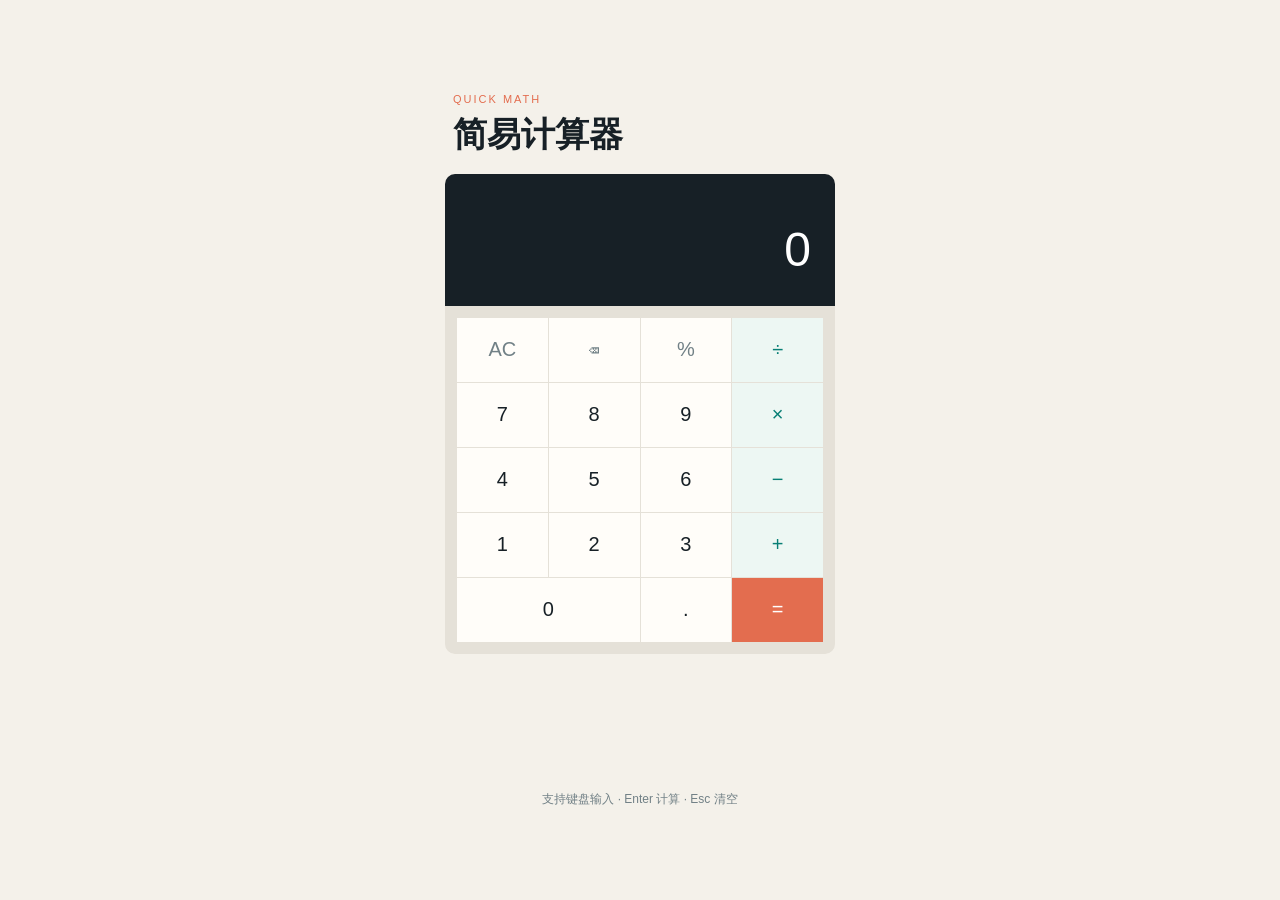
==== index.html @ 3a17604f "Add calculator page" ====
<!doctype html>
<html lang="zh-CN">
  <head>
    <meta charset="UTF-8" />
    <meta name="viewport" content="width=device-width, initial-scale=1.0" />
    <meta name="description" content="一个简洁、易用的在线计算器" />
    <title>简易计算器</title>
    <style>
      :root { color-scheme: light; --ink: #172026; --muted: #718086; --paper: #f4f1ea; --panel: #fffdf9; --line: #e5e1d8; --teal: #087f75; --coral: #e36d4f; }
      * { box-sizing: border-box; }
      body { margin: 0; min-width: 320px; min-height: 100vh; color: var(--ink); font-family: Arial, sans-serif; background: #f4f1ea; }
      .page-shell { display: grid; min-height: 100vh; place-items: center; padding: 32px 20px; }
      .calculator { width: min(100%, 390px); }
      .calculator-heading { margin: 0 0 16px 8px; }
      .eyebrow { margin: 0 0 7px; color: var(--coral); font-size: 11px; letter-spacing: 2px; }
      h1 { margin: 0; font-size: 34px; }
      .display { min-height: 132px; padding: 22px 24px; overflow: hidden; text-align: right; border-radius: 10px 10px 0 0; background: var(--ink); }
      .expression { height: 26px; overflow: hidden; color: #9caeae; font-size: 15px; white-space: nowrap; text-overflow: ellipsis; }
      .result { overflow: hidden; color: white; font-size: 48px; white-space: nowrap; text-overflow: ellipsis; }
      .keypad { display: grid; grid-template-columns: repeat(4, 1fr); gap: 1px; padding: 12px; border-radius: 0 0 10px 10px; background: var(--line); }
      .key { min-height: 64px; border: 0; color: var(--ink); background: var(--panel); font-size: 20px; cursor: pointer; }
      .key:hover { background: #f1eee7; } .key-muted { color: var(--muted); } .key-operator { color: var(--teal); background: #edf7f3; } .key-equals { color: white; background: var(--coral); } .key-zero { grid-column: span 2; }
      .hint { margin: 16px 0 0; color: var(--muted); font-size: 12px; text-align: center; }
      @media (max-width: 420px) { .page-shell { padding: 24px 14px; } .key { min-height: 58px; } }
    </style>
  </head>
  <body>
    <main class="page-shell">
      <section class="calculator" aria-label="在线计算器">
        <div class="calculator-heading">
          <p class="eyebrow">QUICK MATH</p>
          <h1>简易计算器</h1>
        </div>

        <div class="display" aria-live="polite">
          <div class="expression" id="expression">&nbsp;</div>
          <div class="result" id="result">0</div>
        </div>

        <div class="keypad">
          <button class="key key-muted" data-action="clear" type="button">AC</button>
          <button class="key key-muted" data-action="backspace" type="button" aria-label="删除一位">⌫</button>
          <button class="key key-muted" data-action="percent" type="button">%</button>
          <button class="key key-operator" data-value="/" type="button" aria-label="除">÷</button>

          <button class="key" data-value="7" type="button">7</button>
          <button class="key" data-value="8" type="button">8</button>
          <button class="key" data-value="9" type="button">9</button>
          <button class="key key-operator" data-value="*" type="button" aria-label="乘">×</button>

          <button class="key" data-value="4" type="button">4</button>
          <button class="key" data-value="5" type="button">5</button>
          <button class="key" data-value="6" type="button">6</button>
          <button class="key key-operator" data-value="-" type="button">−</button>

          <button class="key" data-value="1" type="button">1</button>
          <button class="key" data-value="2" type="button">2</button>
          <button class="key" data-value="3" type="button">3</button>
          <button class="key key-operator" data-value="+" type="button">+</button>

          <button class="key key-zero" data-value="0" type="button">0</button>
          <button class="key" data-value="." type="button">.</button>
          <button class="key key-equals" data-action="equals" type="button">=</button>
        </div>
      </section>
      <p class="hint">支持键盘输入 · Enter 计算 · Esc 清空</p>
    </main>
    <script>
      const expressionElement = document.querySelector('#expression');
      const resultElement = document.querySelector('#result');
      let currentInput = '0';
      let storedExpression = '';
      let justCalculated = false;

      function render() { expressionElement.textContent = storedExpression || '\u00a0'; resultElement.textContent = currentInput; }
      function appendValue(value) {
        if (justCalculated && /[0-9.]/.test(value)) { currentInput = '0'; storedExpression = ''; justCalculated = false; }
        if (/[+\-*/]/.test(value)) {
          if (storedExpression && /[+\-*/] $/.test(storedExpression)) storedExpression = storedExpression.slice(0, -2) + `${value} `;
          else { storedExpression += `${currentInput} ${value} `; currentInput = '0'; }
        } else if (value === '.') { if (!currentInput.includes('.')) currentInput += '.'; }
        else currentInput = currentInput === '0' ? value : currentInput + value;
        render();
      }
      function calculate() {
        const fullExpression = `${storedExpression}${currentInput}`;
        if (!/[+\-*/]/.test(fullExpression)) return;
        try { const result = Function(`"use strict"; return (${fullExpression})`)(); if (!Number.isFinite(result)) throw new Error(); storedExpression = `${fullExpression} =`; currentInput = String(Number(result.toFixed(10))); }
        catch { storedExpression = ''; currentInput = '错误'; }
        justCalculated = true; render();
      }
      function clear() { currentInput = '0'; storedExpression = ''; justCalculated = false; render(); }
      function backspace() { currentInput = currentInput.length > 1 ? currentInput.slice(0, -1) : '0'; render(); }
      document.querySelector('.keypad').addEventListener('click', (event) => {
        const button = event.target.closest('button'); if (!button) return;
        const { action, value } = button.dataset;
        if (action === 'clear') clear(); else if (action === 'backspace') backspace(); else if (action === 'percent') { currentInput = String(Number(currentInput) / 100); render(); } else if (action === 'equals') calculate(); else appendValue(value);
      });
      document.addEventListener('keydown', (event) => { if (/^[0-9.]$/.test(event.key) || /^[+\-*/]$/.test(event.key)) appendValue(event.key); else if (event.key === 'Enter' || event.key === '=') calculate(); else if (event.key === 'Escape') clear(); else if (event.key === 'Backspace') backspace(); });
      render();
    </script>
  </body>
</html>
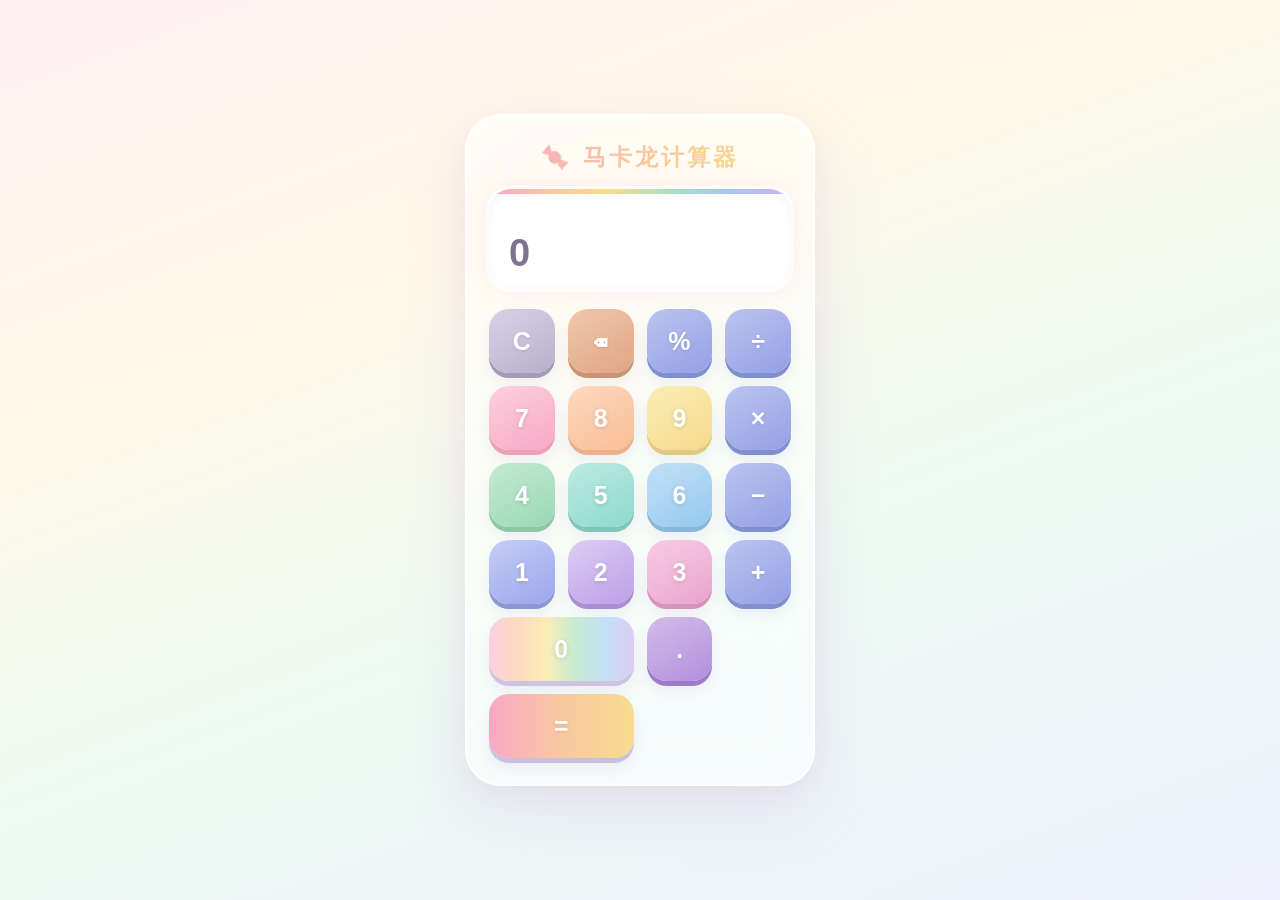
==== commit 2447b77c: "Add index.html (converted from Caculator) for Vercel deployment" ====
--- a/index.html
+++ b/index.html
@@ -1,103 +1,537 @@
-<!doctype html>
+<!-- Converted from repository file 'Caculator' to index.html for Vercel deployment
+     Original file included some local git notes and demo URLs.
+     Source: https://github.com/2140839500-eng/-hub/blob/main/Caculator
+-->
+<!DOCTYPE html>
 <html lang="zh-CN">
-  <head>
-    <meta charset="UTF-8" />
-    <meta name="viewport" content="width=device-width, initial-scale=1.0" />
-    <meta name="description" content="一个简洁、易用的在线计算器" />
-    <title>简易计算器</title>
-    <style>
-      :root { color-scheme: light; --ink: #172026; --muted: #718086; --paper: #f4f1ea; --panel: #fffdf9; --line: #e5e1d8; --teal: #087f75; --coral: #e36d4f; }
-      * { box-sizing: border-box; }
-      body { margin: 0; min-width: 320px; min-height: 100vh; color: var(--ink); font-family: Arial, sans-serif; background: #f4f1ea; }
-      .page-shell { display: grid; min-height: 100vh; place-items: center; padding: 32px 20px; }
-      .calculator { width: min(100%, 390px); }
-      .calculator-heading { margin: 0 0 16px 8px; }
-      .eyebrow { margin: 0 0 7px; color: var(--coral); font-size: 11px; letter-spacing: 2px; }
-      h1 { margin: 0; font-size: 34px; }
-      .display { min-height: 132px; padding: 22px 24px; overflow: hidden; text-align: right; border-radius: 10px 10px 0 0; background: var(--ink); }
-      .expression { height: 26px; overflow: hidden; color: #9caeae; font-size: 15px; white-space: nowrap; text-overflow: ellipsis; }
-      .result { overflow: hidden; color: white; font-size: 48px; white-space: nowrap; text-overflow: ellipsis; }
-      .keypad { display: grid; grid-template-columns: repeat(4, 1fr); gap: 1px; padding: 12px; border-radius: 0 0 10px 10px; background: var(--line); }
-      .key { min-height: 64px; border: 0; color: var(--ink); background: var(--panel); font-size: 20px; cursor: pointer; }
-      .key:hover { background: #f1eee7; } .key-muted { color: var(--muted); } .key-operator { color: var(--teal); background: #edf7f3; } .key-equals { color: white; background: var(--coral); } .key-zero { grid-column: span 2; }
-      .hint { margin: 16px 0 0; color: var(--muted); font-size: 12px; text-align: center; }
-      @media (max-width: 420px) { .page-shell { padding: 24px 14px; } .key { min-height: 58px; } }
-    </style>
-  </head>
-  <body>
-    <main class="page-shell">
-      <section class="calculator" aria-label="在线计算器">
-        <div class="calculator-heading">
-          <p class="eyebrow">QUICK MATH</p>
-          <h1>简易计算器</h1>
-        </div>
-
-        <div class="display" aria-live="polite">
-          <div class="expression" id="expression">&nbsp;</div>
-          <div class="result" id="result">0</div>
-        </div>
-
-        <div class="keypad">
-          <button class="key key-muted" data-action="clear" type="button">AC</button>
-          <button class="key key-muted" data-action="backspace" type="button" aria-label="删除一位">⌫</button>
-          <button class="key key-muted" data-action="percent" type="button">%</button>
-          <button class="key key-operator" data-value="/" type="button" aria-label="除">÷</button>
-
-          <button class="key" data-value="7" type="button">7</button>
-          <button class="key" data-value="8" type="button">8</button>
-          <button class="key" data-value="9" type="button">9</button>
-          <button class="key key-operator" data-value="*" type="button" aria-label="乘">×</button>
-
-          <button class="key" data-value="4" type="button">4</button>
-          <button class="key" data-value="5" type="button">5</button>
-          <button class="key" data-value="6" type="button">6</button>
-          <button class="key key-operator" data-value="-" type="button">−</button>
-
-          <button class="key" data-value="1" type="button">1</button>
-          <button class="key" data-value="2" type="button">2</button>
-          <button class="key" data-value="3" type="button">3</button>
-          <button class="key key-operator" data-value="+" type="button">+</button>
-
-          <button class="key key-zero" data-value="0" type="button">0</button>
-          <button class="key" data-value="." type="button">.</button>
-          <button class="key key-equals" data-action="equals" type="button">=</button>
-        </div>
-      </section>
-      <p class="hint">支持键盘输入 · Enter 计算 · Esc 清空</p>
-    </main>
-    <script>
-      const expressionElement = document.querySelector('#expression');
-      const resultElement = document.querySelector('#result');
-      let currentInput = '0';
-      let storedExpression = '';
-      let justCalculated = false;
-
-      function render() { expressionElement.textContent = storedExpression || '\u00a0'; resultElement.textContent = currentInput; }
-      function appendValue(value) {
-        if (justCalculated && /[0-9.]/.test(value)) { currentInput = '0'; storedExpression = ''; justCalculated = false; }
-        if (/[+\-*/]/.test(value)) {
-          if (storedExpression && /[+\-*/] $/.test(storedExpression)) storedExpression = storedExpression.slice(0, -2) + `${value} `;
-          else { storedExpression += `${currentInput} ${value} `; currentInput = '0'; }
-        } else if (value === '.') { if (!currentInput.includes('.')) currentInput += '.'; }
-        else currentInput = currentInput === '0' ? value : currentInput + value;
-        render();
-      }
-      function calculate() {
-        const fullExpression = `${storedExpression}${currentInput}`;
-        if (!/[+\-*/]/.test(fullExpression)) return;
-        try { const result = Function(`"use strict"; return (${fullExpression})`)(); if (!Number.isFinite(result)) throw new Error(); storedExpression = `${fullExpression} =`; currentInput = String(Number(result.toFixed(10))); }
-        catch { storedExpression = ''; currentInput = '错误'; }
-        justCalculated = true; render();
-      }
-      function clear() { currentInput = '0'; storedExpression = ''; justCalculated = false; render(); }
-      function backspace() { currentInput = currentInput.length > 1 ? currentInput.slice(0, -1) : '0'; render(); }
-      document.querySelector('.keypad').addEventListener('click', (event) => {
-        const button = event.target.closest('button'); if (!button) return;
-        const { action, value } = button.dataset;
-        if (action === 'clear') clear(); else if (action === 'backspace') backspace(); else if (action === 'percent') { currentInput = String(Number(currentInput) / 100); render(); } else if (action === 'equals') calculate(); else appendValue(value);
-      });
-      document.addEventListener('keydown', (event) => { if (/^[0-9.]$/.test(event.key) || /^[+\-*/]$/.test(event.key)) appendValue(event.key); else if (event.key === 'Enter' || event.key === '=') calculate(); else if (event.key === 'Escape') clear(); else if (event.key === 'Backspace') backspace(); });
-      render();
-    </script>
-  </body>
-</html>+<head>
+<meta charset="UTF-8">
+<meta name="viewport" content="width=device-width, initial-scale=1.0">
+<meta name="description" content="马卡龙风格的可访问计算器，支持键盘、粘贴、复制结果和简易百分号处理。">
+<title>🍬 马卡龙计算器</title>
+<style>
+    /* ========== 基础样式 ========== */
+    :root{
+        --card-bg: rgba(255,255,255,0.55);
+        --shadow-1: rgba(180,160,220,0.22);
+        --accent-1: #f7a8c4;
+        --accent-2: #f9c8a0;
+    }
+
+    * {
+        margin: 0;
+        padding: 0;
+        box-sizing: border-box;
+        font-family: 'Comic Sans MS', 'Chalkboard SE', 'PingFang SC', 'Microsoft YaHei', cursive, sans-serif;
+        -webkit-tap-highlight-color: transparent;
+    }
+
+    body {
+        min-height: 100vh;
+        display: flex;
+        justify-content: center;
+        align-items: center;
+        background: linear-gradient(160deg, #fff0f4 0%, #fff8e8 30%, #eefaf2 60%, #eef1fd 100%);
+        overflow: hidden;
+    }
+
+    /* ========== 漂浮气泡 ========== */
+    .bubble {
+        position: fixed;
+        bottom: -60px;
+        border-radius: 50%;
+        opacity: 0.35;
+        animation: floatUp linear infinite;
+        pointer-events: none;
+        z-index: 0;
+        filter: blur(1px);
+    }
+
+    @keyframes floatUp {
+        0%   { transform: translateY(0) rotate(0deg); opacity: 0.35; }
+        100% { transform: translateY(-110vh) rotate(360deg); opacity: 0; }
+    }
+
+    /* ========== 计算器主体 ========== */
+    .calculator {
+        position: relative;
+        z-index: 1;
+        width: 350px;
+        background: var(--card-bg);
+        backdrop-filter: blur(22px) saturate(1.3);
+        -webkit-backdrop-filter: blur(22px) saturate(1.3);
+        border: 2px solid rgba(255, 255, 255, 0.8);
+        border-radius: 36px;
+        padding: 26px 22px;
+        box-shadow:
+            0 24px 60px var(--shadow-1),
+            0 8px 20px rgba(255, 170, 200, 0.12),
+            inset 0 1px 0 rgba(255, 255, 255, 0.95);
+        animation: popIn 0.6s cubic-bezier(0.68, -0.55, 0.27, 1.55);
+    }
+
+    @keyframes popIn {
+        0%   { transform: scale(0.6) rotate(-3deg); opacity: 0; }
+        100% { transform: scale(1) rotate(0deg); opacity: 1; }
+    }
+
+    /* ========== 标题 ========== */
+    .title {
+        text-align: center;
+        font-size: 23px;
+        font-weight: bold;
+        letter-spacing: 3px;
+        margin-bottom: 16px;
+        background: linear-gradient(90deg, #f7a8c4, #f9c8a0, #f7dd8e, #a8dfc0, #a9c4f0, #cbb2f0, #f7a8c4);
+        background-size: 300% 100%;
+        -webkit-background-clip: text;
+        background-clip: text;
+        -webkit-text-fill-color: transparent;
+        animation: rainbowFlow 6s linear infinite;
+    }
+
+    @keyframes rainbowFlow {
+        0%   { background-position: 0% 50%; }
+        100% { background-position: 300% 50%; }
+    }
+
+    /* ========== 显示屏 ========== */
+    .screen {
+        position: relative;
+        background: rgba(255, 255, 255, 0.94);
+        border-radius: 22px;
+        padding: 18px 20px 14px;
+        margin-bottom: 20px;
+        min-height: 100px;
+        display: flex;
+        flex-direction: column;
+        justify-content: space-between;
+        box-shadow:
+            inset 0 3px 10px rgba(150, 130, 200, 0.1),
+            0 0 0 3px rgba(255, 255, 255, 0.7),
+            0 0 24px rgba(250, 183, 210, 0.35);
+        overflow: hidden;
+    }
+
+    .screen::before {
+        content: '';
+        position: absolute;
+        top: 0; left: 0; right: 0;
+        height: 5px;
+        background: linear-gradient(90deg, #f7a8c4, #f9c8a0, #f7dd8e, #a8dfc0, #a9c4f0, #cbb2f0);
+        border-radius: 22px 22px 0 0;
+    }
+
+    .history {
+        font-size: 15px;
+        color: #bcb3ce;
+        min-height: 20px;
+        word-wrap: break-word;
+        margin-top: 4px;
+    }
+
+    .display {
+        font-size: 38px;
+        font-weight: bold;
+        color: #7d7590;
+        word-wrap: break-word;
+        word-break: break-all;
+    }
+
+    .display.bounce {
+        animation: bounce 0.3s ease;
+    }
+
+    @keyframes bounce {
+        0%   { transform: scale(1); }
+        40%  { transform: scale(1.1); }
+        100% { transform: scale(1); }
+    }
+
+    /* 按钮网格 */
+    .buttons {
+        display: grid;
+        grid-template-columns: repeat(4, 1fr);
+        gap: 13px;
+    }
+
+    button.btn {
+        border: none;
+        outline: none;
+        height: 64px;
+        border-radius: 20px;
+        font-size: 25px;
+        font-weight: bold;
+        cursor: pointer;
+        transition: transform 0.12s ease, box-shadow 0.12s ease, filter 0.15s;
+        user-select: none;
+    }
+
+    button.btn:active {
+        transform: translateY(4px) scale(0.95);
+        filter: brightness(1.05) saturate(1.1);
+    }
+
+    button.btn:focus {
+        outline: 3px solid rgba(120, 100, 200, 0.25);
+        outline-offset: 4px;
+    }
+
+    /* 数字键样式 */
+    .btn-num {
+        color: #fff;
+        text-shadow: 0 1px 4px rgba(0, 0, 0, 0.15);
+        box-shadow: 0 5px 0 var(--shadow), 0 10px 16px rgba(160, 140, 200, 0.14);
+    }
+
+    .btn-n7 { background: linear-gradient(150deg, #fcd0e0, #f7a8c4); --shadow: #eb9fb8; }
+    .btn-n8 { background: linear-gradient(150deg, #fdd9c0, #f9bd94); --shadow: #ecb18c; }
+    .btn-n9 { background: linear-gradient(150deg, #faedb5, #f5da8c); --shadow: #e3ca84; }
+
+    .btn-n4 { background: linear-gradient(150deg, #c5ead3, #98d8b4); --shadow: #8cc8a6; }
+    .btn-n5 { background: linear-gradient(150deg, #bdeae2, #8dd9cd); --shadow: #81c6bb; }
+    .btn-n6 { background: linear-gradient(150deg, #c4e0f7, #93c9ee); --shadow: #87b9dc; }
+
+    .btn-n1 { background: linear-gradient(150deg, #c6cdf5, #9aa6ec); --shadow: #8c97d6; }
+    .btn-n2 { background: linear-gradient(150deg, #dccdf3, #bd9fe8); --shadow: #ab8ed2; }
+    .btn-n3 { background: linear-gradient(150deg, #f7cbe4, #eaa4cd); --shadow: #d694ba; }
+
+    .btn-zero {
+        background: linear-gradient(90deg, #fcd0e0, #fdd9c0, #faedb5, #c5ead3, #c4e0f7, #dccdf3);
+        color: #fff;
+        grid-column: span 2;
+        text-shadow: 0 1px 4px rgba(0, 0, 0, 0.15);
+        box-shadow: 0 5px 0 #cfc4e0, 0 10px 16px rgba(160, 140, 200, 0.14);
+    }
+
+    /* 功能键 */
+    .btn-clear, .btn-del, .btn-op, .btn-dot, .btn-equal {
+        color: #fff;
+        text-shadow: 0 1px 3px rgba(0, 0, 0, 0.12);
+    }
+
+    .btn-clear  { background: linear-gradient(150deg, #d8d2e6, #b8b0cc); box-shadow: 0 5px 0 #a39bb8, 0 10px 16px rgba(160, 140, 200, 0.14); }
+    .btn-del    { background: linear-gradient(150deg, #f0c8ae, #e0a583); box-shadow: 0 5px 0 #c99476, 0 10px 16px rgba(200, 150, 120, 0.14); }
+    .btn-op     { background: linear-gradient(150deg, #bcc4ef, #93a0e5); box-shadow: 0 5px 0 #8090cf, 0 10px 16px rgba(140, 150, 220, 0.14); }
+    .btn-dot    { background: linear-gradient(150deg, #d3bce9, #b28fdd); box-shadow: 0 5px 0 #9c7cc6, 0 10px 16px rgba(170, 140, 210, 0.14); }
+
+    .btn-equal  {
+        background: linear-gradient(90deg, #f7a8c4, #f9c8a0, #f7dd8e, #a8dfc0, #a9c4f0, #cbb2f0);
+        background-size: 250% 100%;
+        grid-column: span 2;
+        font-size: 28px;
+        animation: rainbowFlow 5s linear infinite;
+        box-shadow: 0 5px 0 rgba(150, 120, 190, 0.4), 0 10px 16px rgba(160, 140, 200, 0.16);
+    }
+
+    .btn:hover {
+        filter: brightness(1.05) saturate(1.1);
+        transform: translateY(-2px);
+    }
+
+    /* ========== 结果彩蛋表情 ========== */
+    .emoji-pop {
+        position: fixed;
+        font-size: 42px;
+        pointer-events: none;
+        z-index: 99;
+        animation: emojiFly 1s ease-out forwards;
+    }
+
+    @keyframes emojiFly {
+        0%   { transform: translateY(0) scale(0.5) rotate(0deg); opacity: 1; }
+        100% { transform: translateY(-130px) scale(1.5) rotate(25deg); opacity: 0; }
+    }
+
+    /* 响应式 */
+    @media (max-width: 390px) {
+        .calculator { width: 92vw; padding: 20px 16px; }
+        button.btn { height: 56px; font-size: 21px; }
+        .display { font-size: 32px; }
+    }
+
+    /* 兼容无动画偏好 */
+    @media (prefers-reduced-motion: reduce) {
+        .bubble, .calculator, .btn-equal, .emoji-pop, .display.bounce { animation: none !important; transition: none !important; }
+    }
+</style>
+</head>
+<body>
+
+<div class="calculator" role="application" aria-label="马卡龙计算器">
+    <div class="title">🍬 马卡龙计算器</div>
+
+    <div class="screen" aria-live="polite" aria-atomic="true">
+        <div class="history" id="history"></div>
+        <div class="display" id="display" role="status">0</div>
+    </div>
+
+    <div class="buttons">
+        <button class="btn btn-clear"  data-action="clear" aria-label="清除">C</button>
+        <button class="btn btn-del"    data-action="delete" aria-label="删除一个字符">⌫</button>
+        <button class="btn btn-op"     data-value="%" aria-label="百分号">%</button>
+        <button class="btn btn-op"     data-value="÷" aria-label="除">÷</button>
+
+        <button class="btn btn-num btn-n7" data-value="7" aria-label="7">7</button>
+        <button class="btn btn-num btn-n8" data-value="8" aria-label="8">8</button>
+        <button class="btn btn-num btn-n9" data-value="9" aria-label="9">9</button>
+        <button class="btn btn-op"     data-value="×" aria-label="乘">×</button>
+
+        <button class="btn btn-num btn-n4" data-value="4" aria-label="4">4</button>
+        <button class="btn btn-num btn-n5" data-value="5" aria-label="5">5</button>
+        <button class="btn btn-num btn-n6" data-value="6" aria-label="6">6</button>
+        <button class="btn btn-op"     data-value="−" aria-label="减">−</button>
+
+        <button class="btn btn-num btn-n1" data-value="1" aria-label="1">1</button>
+        <button class="btn btn-num btn-n2" data-value="2" aria-label="2">2</button>
+        <button class="btn btn-num btn-n3" data-value="3" aria-label="3">3</button>
+        <button class="btn btn-op"     data-value="+" aria-label="加">+</button>
+
+        <button class="btn btn-zero"   data-value="0" aria-label="0">0</button>
+        <button class="btn btn-dot"    data-value="." aria-label="小数点">.</button>
+        <button class="btn btn-equal"  data-action="equals" aria-label="等于">=</button>
+    </div>
+</div>
+
+<script>
+    // ================= 状态 =================
+    const displayEl = document.getElementById('display');
+    const historyEl = document.getElementById('history');
+    let expression = '';
+    let justCalculated = false;
+
+    // map for pretty display only
+    const symbolMap = { '×': '*', '÷': '/', '−': '-', '+': '+', '.': '.' };
+
+    // ================= 工具函数 =================
+    function refreshDisplay() {
+        displayEl.textContent = expression === '' ? '0' : expression;
+        // bounce animation
+        displayEl.classList.remove('bounce');
+        void displayEl.offsetWidth;
+        displayEl.classList.add('bounce');
+    }
+
+    function formatResult(num) {
+        if (!isFinite(num)) return '⚠️ 除数不能为 0 哦';
+        let rounded = Math.round(num * 1e10) / 1e10;
+        let str = String(rounded);
+        if (str.length > 12) str = rounded.toExponential(6);
+        return str;
+    }
+
+    function popEmoji(x, y) {
+        const emojis = ['🎉', '✨', '🌈', '💖', '🍬', '⭐', '🥳', '🧁'];
+        const el = document.createElement('div');
+        el.className = 'emoji-pop';
+        el.textContent = emojis[Math.floor(Math.random() * emojis.length)];
+        el.style.left = (x - 20) + 'px';
+        el.style.top = (y - 20) + 'px';
+        document.body.appendChild(el);
+        setTimeout(() => el.remove(), 1000);
+    }
+
+    // normalize display operators to standard ASCII for computation
+    function normalizeForEval(expr) {
+        return expr
+            .replace(/\u2212/g, '-') // '−' to '-'
+            .replace(/×/g, '*')
+            .replace(/÷/g, '/')
+            .replace(/％/g, '%')     // full-width percent
+            .replace(/[\u00A0\s]+/g, ''); // remove NBSP and spaces
+    }
+
+    const SAFE_EXPR_RE = /^[0-9+\-*/().%]+$/;
+
+    function replacePercent(expr) {
+        // Replace occurrences like '50%' with '(50/100)'
+        // Support chained percents: 50%% -> ((50/100)/100)
+        return expr.replace(/(\d+(?:\.\d+)?)(%+)/g, (m, num, pct) => {
+            let res = num;
+            for (let i = 0; i < pct.length; i++) res = `(${res}/100)`;
+            return res;
+        });
+    }
+
+    function safeEvaluate(displayExpr) {
+        let expr = normalizeForEval(displayExpr);
+        if (expr === '') throw new Error('Empty');
+        expr = replacePercent(expr);
+        if (!SAFE_EXPR_RE.test(expr)) {
+            throw new Error('非法字符');
+        }
+        // Final evaluate in a narrow sandbox
+        return Function('"use strict"; return (' + expr + ')')();
+    }
+
+    // ================= 核心逻辑 =================
+    function inputValue(val) {
+        // if we just calculated and user types a digit or dot, start fresh
+        if (justCalculated) {
+            if (/^[0-9.]$/.test(val)) {
+                expression = '';
+                historyEl.textContent = '';
+            }
+            justCalculated = false;
+        }
+
+        if (expression.length >= 60) return; // allow longer for complex expressions
+
+        const isOperator = ['+', '−', '×', '÷', '%'].includes(val);
+        const lastChar = expression.slice(-1);
+
+        if (isOperator) {
+            if (expression === '' && val !== '%') return; // don't start with operator except % doesn't start
+            if (['+', '−', '×', '÷', '%'].includes(lastChar)) {
+                // replace previous operator with new (except handle percent specially)
+                expression = expression.slice(0, -1) + val;
+            } else {
+                expression += val;
+            }
+        } else if (val === '.') {
+            const parts = expression.split(/[+−×÷%]/);
+            const currentNumber = parts[parts.length - 1] || '';
+            if (currentNumber.includes('.')) return;
+            if (currentNumber === '') expression += '0.';
+            else expression += val;
+        } else {
+            // prevent leading multiple zeros like 00 except when after operator
+            if (lastChar === '0' && /^\d$/.test(val) &&
+                (expression.length === 1 || /[+−×÷%]/.test(expression.slice(-2, -1)))) {
+                expression = expression.slice(0, -1) + val;
+            } else {
+                expression += val;
+            }
+        }
+        refreshDisplay();
+    }
+
+    function deleteLast() {
+        justCalculated = false;
+        expression = expression.slice(0, -1);
+        refreshDisplay();
+    }
+
+    function clearAll() {
+        expression = '';
+        historyEl.textContent = '';
+        justCalculated = false;
+        refreshDisplay();
+    }
+
+    function calculate() {
+        if (expression === '') return;
+
+        let expr = expression;
+        while (/[+−×÷]$/.test(expr)) {
+            expr = expr.slice(0, -1);
+        }
+        if (expr === '') return;
+
+        try {
+            const value = safeEvaluate(expr);
+            const output = formatResult(value);
+            historyEl.textContent = expr + ' =';
+            expression = output.startsWith('⚠️') ? '' : output;
+            justCalculated = true;
+            displayEl.textContent = output;
+            displayEl.classList.remove('bounce');
+            void displayEl.offsetWidth;
+            displayEl.classList.add('bounce');
+        } catch (err) {
+            displayEl.textContent = '😵 出错了';
+            expression = '';
+            console.error(err);
+        }
+    }
+
+    // ================= 事件绑定 =================
+    document.querySelectorAll('button.btn').forEach(btn => {
+        btn.addEventListener('click', e => {
+            const action = btn.dataset.action;
+            const value = btn.dataset.value;
+            if (action === 'clear')  clearAll();
+            else if (action === 'delete') deleteLast();
+            else if (action === 'equals') {
+                calculate();
+                if (!displayEl.textContent.startsWith('⚠️') &&
+                    !displayEl.textContent.startsWith('😵')) {
+                    popEmoji(e.clientX, e.clientY);
+                }
+            }
+            else if (value !== undefined) inputValue(value);
+        });
+    });
+
+    // long-press delete (repeat)
+    const btnDel = document.querySelector('.btn-del');
+    let delInterval = null;
+    if (btnDel) {
+        btnDel.addEventListener('pointerdown', (e) => {
+            deleteLast();
+            delInterval = setInterval(deleteLast, 120);
+            btnDel.setPointerCapture && btnDel.setPointerCapture(e.pointerId);
+        });
+        ['pointerup', 'pointercancel', 'pointerleave'].forEach(ev =>
+            btnDel.addEventListener(ev, () => { clearInterval(delInterval); delInterval = null; }));
+    }
+
+    // 键盘支持
+    document.addEventListener('keydown', e => {
+        const key = e.key;
+        if (/^[0-9]$/.test(key)) inputValue(key);
+        else if (key === '.') inputValue('.');
+        else if (key === '+') inputValue('+');
+        else if (key === '-') inputValue('−');
+        else if (key === '*') inputValue('×');
+        else if (key === '/') { e.preventDefault(); inputValue('÷'); }
+        else if (key === '%') inputValue('%');
+        else if (key === 'Enter' || key === '=') { e.preventDefault(); calculate(); }
+        else if (key === 'Backspace') { e.preventDefault(); deleteLast(); }
+        else if (key === 'Escape') clearAll();
+    });
+
+    // paste support (normalize pasted expressions)
+    document.addEventListener('paste', (e) => {
+        const text = (e.clipboardData || window.clipboardData).getData('text');
+        if (!text) return;
+        const normalized = normalizeForEval(text);
+        // allow only safe characters
+        if (/^[0-9+\-*/().%]+$/.test(normalized)) {
+            // if we just calculated and pasted a number, start fresh
+            if (justCalculated) { expression = ''; historyEl.textContent = ''; justCalculated = false; }
+            expression += normalized;
+            refreshDisplay();
+            e.preventDefault();
+        }
+    });
+
+    // click result to copy
+    displayEl.addEventListener('click', async () => {
+        const text = displayEl.textContent;
+        try {
+            await navigator.clipboard.writeText(text);
+            popEmoji(window.innerWidth / 2, window.innerHeight / 2);
+        } catch (err) {
+            // ignore copy failures silently
+            console.warn('复制失败', err);
+        }
+    });
+
+    // ================= 背景漂浮气泡 =================
+    const bubbleColors = ['#f7a8c4', '#f9c8a0', '#f7dd8e', '#a8dfc0', '#a9c4f0', '#cbb2f0'];
+    for (let i = 0; i < 14; i++) {
+        const b = document.createElement('div');
+        b.className = 'bubble';
+        const size = 15 + Math.random() * 45;
+        b.style.width = b.style.height = size + 'px';
+        b.style.left = Math.random() * 100 + 'vw';
+        b.style.background = bubbleColors[i % bubbleColors.length];
+        b.style.animationDuration = (8 + Math.random() * 10) + 's';
+        b.style.animationDelay = (Math.random() * 10) + 's';
+        document.body.appendChild(b);
+    }
+</script>
+
+</body>
+</html>
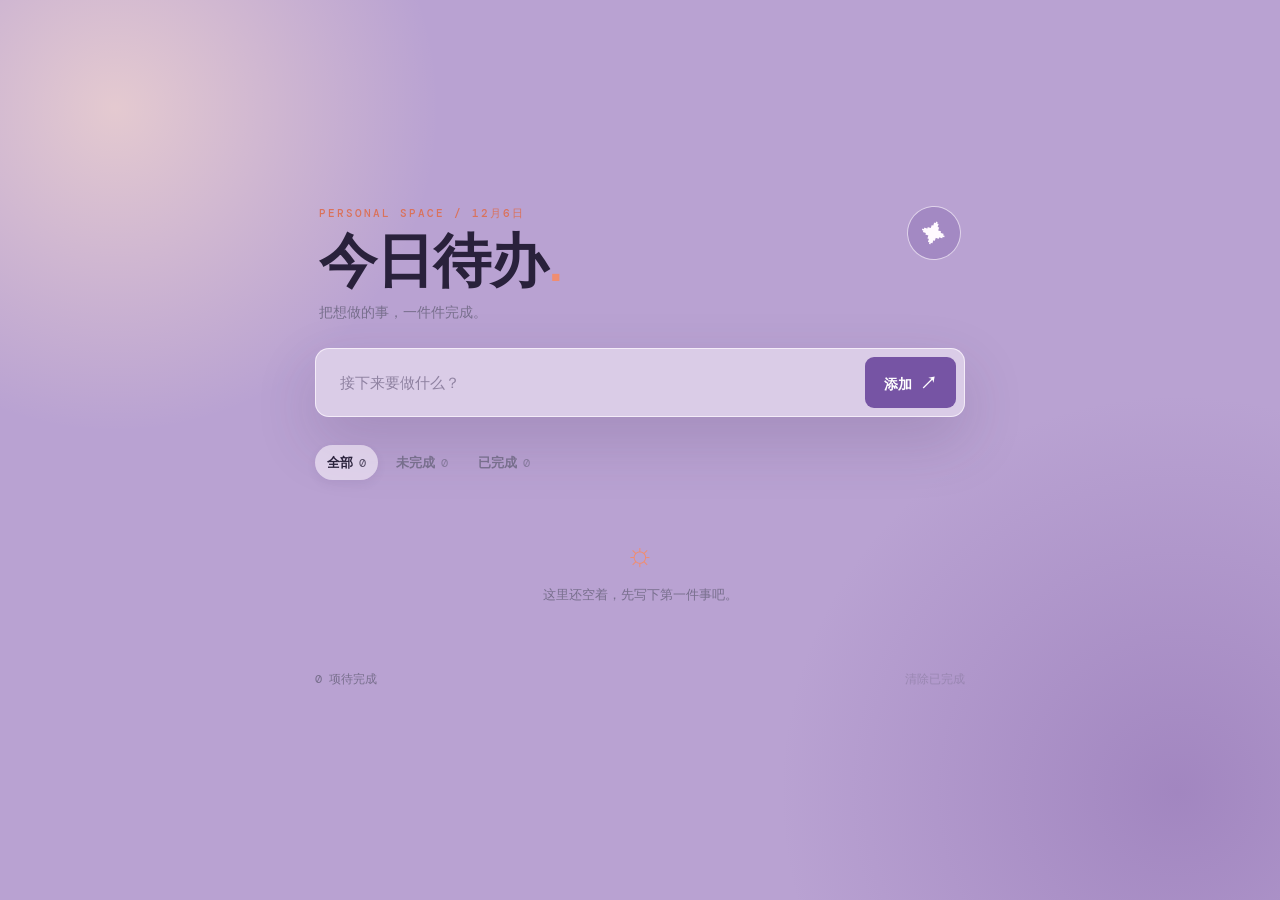
==== commit 8a882e4f: "build todo page" ====
--- a/index.html
+++ b/index.html
@@ -1,537 +1,41 @@
-<!-- Converted from repository file 'Caculator' to index.html for Vercel deployment
-     Original file included some local git notes and demo URLs.
-     Source: https://github.com/2140839500-eng/-hub/blob/main/Caculator
--->
-<!DOCTYPE html>
+<!doctype html>
 <html lang="zh-CN">
-<head>
-<meta charset="UTF-8">
-<meta name="viewport" content="width=device-width, initial-scale=1.0">
-<meta name="description" content="马卡龙风格的可访问计算器，支持键盘、粘贴、复制结果和简易百分号处理。">
-<title>🍬 马卡龙计算器</title>
-<style>
-    /* ========== 基础样式 ========== */
-    :root{
-        --card-bg: rgba(255,255,255,0.55);
-        --shadow-1: rgba(180,160,220,0.22);
-        --accent-1: #f7a8c4;
-        --accent-2: #f9c8a0;
-    }
-
-    * {
-        margin: 0;
-        padding: 0;
-        box-sizing: border-box;
-        font-family: 'Comic Sans MS', 'Chalkboard SE', 'PingFang SC', 'Microsoft YaHei', cursive, sans-serif;
-        -webkit-tap-highlight-color: transparent;
-    }
-
-    body {
-        min-height: 100vh;
-        display: flex;
-        justify-content: center;
-        align-items: center;
-        background: linear-gradient(160deg, #fff0f4 0%, #fff8e8 30%, #eefaf2 60%, #eef1fd 100%);
-        overflow: hidden;
-    }
-
-    /* ========== 漂浮气泡 ========== */
-    .bubble {
-        position: fixed;
-        bottom: -60px;
-        border-radius: 50%;
-        opacity: 0.35;
-        animation: floatUp linear infinite;
-        pointer-events: none;
-        z-index: 0;
-        filter: blur(1px);
-    }
-
-    @keyframes floatUp {
-        0%   { transform: translateY(0) rotate(0deg); opacity: 0.35; }
-        100% { transform: translateY(-110vh) rotate(360deg); opacity: 0; }
-    }
-
-    /* ========== 计算器主体 ========== */
-    .calculator {
-        position: relative;
-        z-index: 1;
-        width: 350px;
-        background: var(--card-bg);
-        backdrop-filter: blur(22px) saturate(1.3);
-        -webkit-backdrop-filter: blur(22px) saturate(1.3);
-        border: 2px solid rgba(255, 255, 255, 0.8);
-        border-radius: 36px;
-        padding: 26px 22px;
-        box-shadow:
-            0 24px 60px var(--shadow-1),
-            0 8px 20px rgba(255, 170, 200, 0.12),
-            inset 0 1px 0 rgba(255, 255, 255, 0.95);
-        animation: popIn 0.6s cubic-bezier(0.68, -0.55, 0.27, 1.55);
-    }
-
-    @keyframes popIn {
-        0%   { transform: scale(0.6) rotate(-3deg); opacity: 0; }
-        100% { transform: scale(1) rotate(0deg); opacity: 1; }
-    }
-
-    /* ========== 标题 ========== */
-    .title {
-        text-align: center;
-        font-size: 23px;
-        font-weight: bold;
-        letter-spacing: 3px;
-        margin-bottom: 16px;
-        background: linear-gradient(90deg, #f7a8c4, #f9c8a0, #f7dd8e, #a8dfc0, #a9c4f0, #cbb2f0, #f7a8c4);
-        background-size: 300% 100%;
-        -webkit-background-clip: text;
-        background-clip: text;
-        -webkit-text-fill-color: transparent;
-        animation: rainbowFlow 6s linear infinite;
-    }
-
-    @keyframes rainbowFlow {
-        0%   { background-position: 0% 50%; }
-        100% { background-position: 300% 50%; }
-    }
-
-    /* ========== 显示屏 ========== */
-    .screen {
-        position: relative;
-        background: rgba(255, 255, 255, 0.94);
-        border-radius: 22px;
-        padding: 18px 20px 14px;
-        margin-bottom: 20px;
-        min-height: 100px;
-        display: flex;
-        flex-direction: column;
-        justify-content: space-between;
-        box-shadow:
-            inset 0 3px 10px rgba(150, 130, 200, 0.1),
-            0 0 0 3px rgba(255, 255, 255, 0.7),
-            0 0 24px rgba(250, 183, 210, 0.35);
-        overflow: hidden;
-    }
-
-    .screen::before {
-        content: '';
-        position: absolute;
-        top: 0; left: 0; right: 0;
-        height: 5px;
-        background: linear-gradient(90deg, #f7a8c4, #f9c8a0, #f7dd8e, #a8dfc0, #a9c4f0, #cbb2f0);
-        border-radius: 22px 22px 0 0;
-    }
-
-    .history {
-        font-size: 15px;
-        color: #bcb3ce;
-        min-height: 20px;
-        word-wrap: break-word;
-        margin-top: 4px;
-    }
-
-    .display {
-        font-size: 38px;
-        font-weight: bold;
-        color: #7d7590;
-        word-wrap: break-word;
-        word-break: break-all;
-    }
-
-    .display.bounce {
-        animation: bounce 0.3s ease;
-    }
-
-    @keyframes bounce {
-        0%   { transform: scale(1); }
-        40%  { transform: scale(1.1); }
-        100% { transform: scale(1); }
-    }
-
-    /* 按钮网格 */
-    .buttons {
-        display: grid;
-        grid-template-columns: repeat(4, 1fr);
-        gap: 13px;
-    }
-
-    button.btn {
-        border: none;
-        outline: none;
-        height: 64px;
-        border-radius: 20px;
-        font-size: 25px;
-        font-weight: bold;
-        cursor: pointer;
-        transition: transform 0.12s ease, box-shadow 0.12s ease, filter 0.15s;
-        user-select: none;
-    }
-
-    button.btn:active {
-        transform: translateY(4px) scale(0.95);
-        filter: brightness(1.05) saturate(1.1);
-    }
-
-    button.btn:focus {
-        outline: 3px solid rgba(120, 100, 200, 0.25);
-        outline-offset: 4px;
-    }
-
-    /* 数字键样式 */
-    .btn-num {
-        color: #fff;
-        text-shadow: 0 1px 4px rgba(0, 0, 0, 0.15);
-        box-shadow: 0 5px 0 var(--shadow), 0 10px 16px rgba(160, 140, 200, 0.14);
-    }
-
-    .btn-n7 { background: linear-gradient(150deg, #fcd0e0, #f7a8c4); --shadow: #eb9fb8; }
-    .btn-n8 { background: linear-gradient(150deg, #fdd9c0, #f9bd94); --shadow: #ecb18c; }
-    .btn-n9 { background: linear-gradient(150deg, #faedb5, #f5da8c); --shadow: #e3ca84; }
-
-    .btn-n4 { background: linear-gradient(150deg, #c5ead3, #98d8b4); --shadow: #8cc8a6; }
-    .btn-n5 { background: linear-gradient(150deg, #bdeae2, #8dd9cd); --shadow: #81c6bb; }
-    .btn-n6 { background: linear-gradient(150deg, #c4e0f7, #93c9ee); --shadow: #87b9dc; }
-
-    .btn-n1 { background: linear-gradient(150deg, #c6cdf5, #9aa6ec); --shadow: #8c97d6; }
-    .btn-n2 { background: linear-gradient(150deg, #dccdf3, #bd9fe8); --shadow: #ab8ed2; }
-    .btn-n3 { background: linear-gradient(150deg, #f7cbe4, #eaa4cd); --shadow: #d694ba; }
-
-    .btn-zero {
-        background: linear-gradient(90deg, #fcd0e0, #fdd9c0, #faedb5, #c5ead3, #c4e0f7, #dccdf3);
-        color: #fff;
-        grid-column: span 2;
-        text-shadow: 0 1px 4px rgba(0, 0, 0, 0.15);
-        box-shadow: 0 5px 0 #cfc4e0, 0 10px 16px rgba(160, 140, 200, 0.14);
-    }
-
-    /* 功能键 */
-    .btn-clear, .btn-del, .btn-op, .btn-dot, .btn-equal {
-        color: #fff;
-        text-shadow: 0 1px 3px rgba(0, 0, 0, 0.12);
-    }
-
-    .btn-clear  { background: linear-gradient(150deg, #d8d2e6, #b8b0cc); box-shadow: 0 5px 0 #a39bb8, 0 10px 16px rgba(160, 140, 200, 0.14); }
-    .btn-del    { background: linear-gradient(150deg, #f0c8ae, #e0a583); box-shadow: 0 5px 0 #c99476, 0 10px 16px rgba(200, 150, 120, 0.14); }
-    .btn-op     { background: linear-gradient(150deg, #bcc4ef, #93a0e5); box-shadow: 0 5px 0 #8090cf, 0 10px 16px rgba(140, 150, 220, 0.14); }
-    .btn-dot    { background: linear-gradient(150deg, #d3bce9, #b28fdd); box-shadow: 0 5px 0 #9c7cc6, 0 10px 16px rgba(170, 140, 210, 0.14); }
-
-    .btn-equal  {
-        background: linear-gradient(90deg, #f7a8c4, #f9c8a0, #f7dd8e, #a8dfc0, #a9c4f0, #cbb2f0);
-        background-size: 250% 100%;
-        grid-column: span 2;
-        font-size: 28px;
-        animation: rainbowFlow 5s linear infinite;
-        box-shadow: 0 5px 0 rgba(150, 120, 190, 0.4), 0 10px 16px rgba(160, 140, 200, 0.16);
-    }
-
-    .btn:hover {
-        filter: brightness(1.05) saturate(1.1);
-        transform: translateY(-2px);
-    }
-
-    /* ========== 结果彩蛋表情 ========== */
-    .emoji-pop {
-        position: fixed;
-        font-size: 42px;
-        pointer-events: none;
-        z-index: 99;
-        animation: emojiFly 1s ease-out forwards;
-    }
-
-    @keyframes emojiFly {
-        0%   { transform: translateY(0) scale(0.5) rotate(0deg); opacity: 1; }
-        100% { transform: translateY(-130px) scale(1.5) rotate(25deg); opacity: 0; }
-    }
-
-    /* 响应式 */
-    @media (max-width: 390px) {
-        .calculator { width: 92vw; padding: 20px 16px; }
-        button.btn { height: 56px; font-size: 21px; }
-        .display { font-size: 32px; }
-    }
-
-    /* 兼容无动画偏好 */
-    @media (prefers-reduced-motion: reduce) {
-        .bubble, .calculator, .btn-equal, .emoji-pop, .display.bounce { animation: none !important; transition: none !important; }
-    }
-</style>
-</head>
-<body>
-
-<div class="calculator" role="application" aria-label="马卡龙计算器">
-    <div class="title">🍬 马卡龙计算器</div>
-
-    <div class="screen" aria-live="polite" aria-atomic="true">
-        <div class="history" id="history"></div>
-        <div class="display" id="display" role="status">0</div>
-    </div>
-
-    <div class="buttons">
-        <button class="btn btn-clear"  data-action="clear" aria-label="清除">C</button>
-        <button class="btn btn-del"    data-action="delete" aria-label="删除一个字符">⌫</button>
-        <button class="btn btn-op"     data-value="%" aria-label="百分号">%</button>
-        <button class="btn btn-op"     data-value="÷" aria-label="除">÷</button>
-
-        <button class="btn btn-num btn-n7" data-value="7" aria-label="7">7</button>
-        <button class="btn btn-num btn-n8" data-value="8" aria-label="8">8</button>
-        <button class="btn btn-num btn-n9" data-value="9" aria-label="9">9</button>
-        <button class="btn btn-op"     data-value="×" aria-label="乘">×</button>
-
-        <button class="btn btn-num btn-n4" data-value="4" aria-label="4">4</button>
-        <button class="btn btn-num btn-n5" data-value="5" aria-label="5">5</button>
-        <button class="btn btn-num btn-n6" data-value="6" aria-label="6">6</button>
-        <button class="btn btn-op"     data-value="−" aria-label="减">−</button>
-
-        <button class="btn btn-num btn-n1" data-value="1" aria-label="1">1</button>
-        <button class="btn btn-num btn-n2" data-value="2" aria-label="2">2</button>
-        <button class="btn btn-num btn-n3" data-value="3" aria-label="3">3</button>
-        <button class="btn btn-op"     data-value="+" aria-label="加">+</button>
-
-        <button class="btn btn-zero"   data-value="0" aria-label="0">0</button>
-        <button class="btn btn-dot"    data-value="." aria-label="小数点">.</button>
-        <button class="btn btn-equal"  data-action="equals" aria-label="等于">=</button>
-    </div>
-</div>
-
-<script>
-    // ================= 状态 =================
-    const displayEl = document.getElementById('display');
-    const historyEl = document.getElementById('history');
-    let expression = '';
-    let justCalculated = false;
-
-    // map for pretty display only
-    const symbolMap = { '×': '*', '÷': '/', '−': '-', '+': '+', '.': '.' };
-
-    // ================= 工具函数 =================
-    function refreshDisplay() {
-        displayEl.textContent = expression === '' ? '0' : expression;
-        // bounce animation
-        displayEl.classList.remove('bounce');
-        void displayEl.offsetWidth;
-        displayEl.classList.add('bounce');
-    }
-
-    function formatResult(num) {
-        if (!isFinite(num)) return '⚠️ 除数不能为 0 哦';
-        let rounded = Math.round(num * 1e10) / 1e10;
-        let str = String(rounded);
-        if (str.length > 12) str = rounded.toExponential(6);
-        return str;
-    }
-
-    function popEmoji(x, y) {
-        const emojis = ['🎉', '✨', '🌈', '💖', '🍬', '⭐', '🥳', '🧁'];
-        const el = document.createElement('div');
-        el.className = 'emoji-pop';
-        el.textContent = emojis[Math.floor(Math.random() * emojis.length)];
-        el.style.left = (x - 20) + 'px';
-        el.style.top = (y - 20) + 'px';
-        document.body.appendChild(el);
-        setTimeout(() => el.remove(), 1000);
-    }
-
-    // normalize display operators to standard ASCII for computation
-    function normalizeForEval(expr) {
-        return expr
-            .replace(/\u2212/g, '-') // '−' to '-'
-            .replace(/×/g, '*')
-            .replace(/÷/g, '/')
-            .replace(/％/g, '%')     // full-width percent
-            .replace(/[\u00A0\s]+/g, ''); // remove NBSP and spaces
-    }
-
-    const SAFE_EXPR_RE = /^[0-9+\-*/().%]+$/;
-
-    function replacePercent(expr) {
-        // Replace occurrences like '50%' with '(50/100)'
-        // Support chained percents: 50%% -> ((50/100)/100)
-        return expr.replace(/(\d+(?:\.\d+)?)(%+)/g, (m, num, pct) => {
-            let res = num;
-            for (let i = 0; i < pct.length; i++) res = `(${res}/100)`;
-            return res;
-        });
-    }
-
-    function safeEvaluate(displayExpr) {
-        let expr = normalizeForEval(displayExpr);
-        if (expr === '') throw new Error('Empty');
-        expr = replacePercent(expr);
-        if (!SAFE_EXPR_RE.test(expr)) {
-            throw new Error('非法字符');
-        }
-        // Final evaluate in a narrow sandbox
-        return Function('"use strict"; return (' + expr + ')')();
-    }
-
-    // ================= 核心逻辑 =================
-    function inputValue(val) {
-        // if we just calculated and user types a digit or dot, start fresh
-        if (justCalculated) {
-            if (/^[0-9.]$/.test(val)) {
-                expression = '';
-                historyEl.textContent = '';
-            }
-            justCalculated = false;
-        }
-
-        if (expression.length >= 60) return; // allow longer for complex expressions
-
-        const isOperator = ['+', '−', '×', '÷', '%'].includes(val);
-        const lastChar = expression.slice(-1);
-
-        if (isOperator) {
-            if (expression === '' && val !== '%') return; // don't start with operator except % doesn't start
-            if (['+', '−', '×', '÷', '%'].includes(lastChar)) {
-                // replace previous operator with new (except handle percent specially)
-                expression = expression.slice(0, -1) + val;
-            } else {
-                expression += val;
-            }
-        } else if (val === '.') {
-            const parts = expression.split(/[+−×÷%]/);
-            const currentNumber = parts[parts.length - 1] || '';
-            if (currentNumber.includes('.')) return;
-            if (currentNumber === '') expression += '0.';
-            else expression += val;
-        } else {
-            // prevent leading multiple zeros like 00 except when after operator
-            if (lastChar === '0' && /^\d$/.test(val) &&
-                (expression.length === 1 || /[+−×÷%]/.test(expression.slice(-2, -1)))) {
-                expression = expression.slice(0, -1) + val;
-            } else {
-                expression += val;
-            }
-        }
-        refreshDisplay();
-    }
-
-    function deleteLast() {
-        justCalculated = false;
-        expression = expression.slice(0, -1);
-        refreshDisplay();
-    }
-
-    function clearAll() {
-        expression = '';
-        historyEl.textContent = '';
-        justCalculated = false;
-        refreshDisplay();
-    }
-
-    function calculate() {
-        if (expression === '') return;
-
-        let expr = expression;
-        while (/[+−×÷]$/.test(expr)) {
-            expr = expr.slice(0, -1);
-        }
-        if (expr === '') return;
-
-        try {
-            const value = safeEvaluate(expr);
-            const output = formatResult(value);
-            historyEl.textContent = expr + ' =';
-            expression = output.startsWith('⚠️') ? '' : output;
-            justCalculated = true;
-            displayEl.textContent = output;
-            displayEl.classList.remove('bounce');
-            void displayEl.offsetWidth;
-            displayEl.classList.add('bounce');
-        } catch (err) {
-            displayEl.textContent = '😵 出错了';
-            expression = '';
-            console.error(err);
-        }
-    }
-
-    // ================= 事件绑定 =================
-    document.querySelectorAll('button.btn').forEach(btn => {
-        btn.addEventListener('click', e => {
-            const action = btn.dataset.action;
-            const value = btn.dataset.value;
-            if (action === 'clear')  clearAll();
-            else if (action === 'delete') deleteLast();
-            else if (action === 'equals') {
-                calculate();
-                if (!displayEl.textContent.startsWith('⚠️') &&
-                    !displayEl.textContent.startsWith('😵')) {
-                    popEmoji(e.clientX, e.clientY);
-                }
-            }
-            else if (value !== undefined) inputValue(value);
-        });
-    });
-
-    // long-press delete (repeat)
-    const btnDel = document.querySelector('.btn-del');
-    let delInterval = null;
-    if (btnDel) {
-        btnDel.addEventListener('pointerdown', (e) => {
-            deleteLast();
-            delInterval = setInterval(deleteLast, 120);
-            btnDel.setPointerCapture && btnDel.setPointerCapture(e.pointerId);
-        });
-        ['pointerup', 'pointercancel', 'pointerleave'].forEach(ev =>
-            btnDel.addEventListener(ev, () => { clearInterval(delInterval); delInterval = null; }));
-    }
-
-    // 键盘支持
-    document.addEventListener('keydown', e => {
-        const key = e.key;
-        if (/^[0-9]$/.test(key)) inputValue(key);
-        else if (key === '.') inputValue('.');
-        else if (key === '+') inputValue('+');
-        else if (key === '-') inputValue('−');
-        else if (key === '*') inputValue('×');
-        else if (key === '/') { e.preventDefault(); inputValue('÷'); }
-        else if (key === '%') inputValue('%');
-        else if (key === 'Enter' || key === '=') { e.preventDefault(); calculate(); }
-        else if (key === 'Backspace') { e.preventDefault(); deleteLast(); }
-        else if (key === 'Escape') clearAll();
-    });
-
-    // paste support (normalize pasted expressions)
-    document.addEventListener('paste', (e) => {
-        const text = (e.clipboardData || window.clipboardData).getData('text');
-        if (!text) return;
-        const normalized = normalizeForEval(text);
-        // allow only safe characters
-        if (/^[0-9+\-*/().%]+$/.test(normalized)) {
-            // if we just calculated and pasted a number, start fresh
-            if (justCalculated) { expression = ''; historyEl.textContent = ''; justCalculated = false; }
-            expression += normalized;
-            refreshDisplay();
-            e.preventDefault();
-        }
-    });
-
-    // click result to copy
-    displayEl.addEventListener('click', async () => {
-        const text = displayEl.textContent;
-        try {
-            await navigator.clipboard.writeText(text);
-            popEmoji(window.innerWidth / 2, window.innerHeight / 2);
-        } catch (err) {
-            // ignore copy failures silently
-            console.warn('复制失败', err);
-        }
-    });
-
-    // ================= 背景漂浮气泡 =================
-    const bubbleColors = ['#f7a8c4', '#f9c8a0', '#f7dd8e', '#a8dfc0', '#a9c4f0', '#cbb2f0'];
-    for (let i = 0; i < 14; i++) {
-        const b = document.createElement('div');
-        b.className = 'bubble';
-        const size = 15 + Math.random() * 45;
-        b.style.width = b.style.height = size + 'px';
-        b.style.left = Math.random() * 100 + 'vw';
-        b.style.background = bubbleColors[i % bubbleColors.length];
-        b.style.animationDuration = (8 + Math.random() * 10) + 's';
-        b.style.animationDelay = (Math.random() * 10) + 's';
-        document.body.appendChild(b);
-    }
-</script>
-
-</body>
-</html>
+  <head>
+    <meta charset="UTF-8" />
+    <meta name="viewport" content="width=device-width, initial-scale=1.0" />
+    <meta name="description" content="一个轻盈、好用的待办清单" />
+    <title>今日待办</title>
+    <link rel="stylesheet" href="styles.css" />
+  </head>
+  <body>
+    <main class="page-shell">
+      <section class="todo-app" aria-labelledby="page-title">
+        <header class="app-header">
+          <div>
+            <p class="eyebrow">PERSONAL SPACE / <span id="today"></span></p>
+            <h1 id="page-title">今日待办<span class="title-dot">.</span></h1>
+            <p class="subtitle" id="status-message" aria-live="polite">把想做的事，一件件完成。</p>
+          </div>
+          <div class="sun-mark" aria-hidden="true">✦</div>
+        </header>
+        <form class="task-form" id="task-form">
+          <label class="sr-only" for="task-input">输入新的任务</label>
+          <input id="task-input" name="task" type="text" maxlength="120" autocomplete="off" placeholder="接下来要做什么？" />
+          <button type="submit">添加 <span aria-hidden="true">↗</span></button>
+        </form>
+        <nav class="filters" aria-label="任务筛选">
+          <button class="filter is-active" type="button" data-filter="all">全部 <span id="all-count">0</span></button>
+          <button class="filter" type="button" data-filter="active">未完成 <span id="active-count">0</span></button>
+          <button class="filter" type="button" data-filter="completed">已完成 <span id="completed-count">0</span></button>
+        </nav>
+        <div class="task-list" id="task-list" aria-live="polite"></div>
+        <div class="empty-state" id="empty-state" hidden><span aria-hidden="true">☼</span><p>这里还空着，先写下第一件事吧。</p></div>
+        <footer class="app-footer">
+          <span id="remaining-label">0 项待完成</span>
+          <button class="clear-button" id="clear-completed" type="button">清除已完成</button>
+        </footer>
+      </section>
+    </main>
+    <script src="script.js"></script>
+  </body>
+</html>
--- a/styles.css
+++ b/styles.css
@@ -0,0 +1,47 @@
+@import url('https://fonts.googleapis.com/css2?family=DM+Mono:wght@400;500&family=Manrope:wght@500;600;700;800&display=swap');
+:root { color-scheme: light; --ink: #29213b; --muted: #786f8d; --paper: #b9a2d2; --panel: #fffaff; --accent: #f08d71; --accent-dark: #da725b; --violet: #7654a4; --shadow: 0 24px 60px rgba(65,42,91,.18); }
+* { box-sizing: border-box; }
+body { margin: 0; min-width: 320px; min-height: 100vh; color: var(--ink); font-family: 'Manrope', sans-serif; background: radial-gradient(circle at 9% 12%, rgba(255,226,207,.62) 0, transparent 23%), radial-gradient(circle at 92% 88%, rgba(127,92,165,.4) 0, transparent 28%), var(--paper); }
+.page-shell { display: grid; min-height: 100vh; place-items: center; padding: 32px 20px; }
+.todo-app { width: min(100%, 650px); }
+.app-header { display: flex; align-items: flex-start; justify-content: space-between; margin: 0 4px 26px; }
+.eyebrow { margin: 0 0 9px; color: var(--accent-dark); font: 500 11px 'DM Mono', monospace; letter-spacing: 2px; }
+h1 { margin: 0; font-size: clamp(38px, 8vw, 58px); line-height: 1; letter-spacing: -1px; }
+.title-dot { color: var(--accent); }
+.subtitle { margin: 14px 0 0; color: var(--muted); font-size: 14px; }
+.sun-mark { display: grid; width: 54px; height: 54px; place-items: center; border: 1px solid rgba(255,250,255,.65); border-radius: 50%; color: var(--panel); background: rgba(118,84,164,.32); font-size: 25px; transform: rotate(18deg); }
+.task-form { display: flex; gap: 10px; padding: 8px; border: 1px solid rgba(255,250,255,.7); border-radius: 14px; background: rgba(255,250,255,.48); box-shadow: var(--shadow); }
+.task-form input { min-width: 0; flex: 1; padding: 15px 16px; border: 0; outline: 0; color: var(--ink); background: transparent; font: 500 15px 'Manrope', sans-serif; }
+.task-form input::placeholder { color: #8f82a1; }
+.task-form input:focus-visible { box-shadow: inset 0 0 0 2px rgba(118,84,164,.3); border-radius: 8px; }
+.task-form button { padding: 0 19px; border: 0; border-radius: 9px; color: #fff; background: var(--violet); font: 700 14px 'Manrope', sans-serif; cursor: pointer; transition: background 160ms ease, transform 160ms ease; }
+.task-form button:hover { background: #62428f; }
+.task-form button:active { transform: scale(.97); }
+.task-form button span { margin-left: 5px; font-size: 17px; }
+.filters { display: flex; gap: 6px; margin: 28px 0 12px; }
+.filter { padding: 8px 12px; border: 0; border-radius: 20px; color: var(--muted); background: transparent; font: 600 13px 'Manrope', sans-serif; cursor: pointer; }
+.filter span { margin-left: 3px; color: inherit; font: 400 12px 'DM Mono', monospace; opacity: .75; }
+.filter:hover, .filter.is-active { color: var(--ink); background: rgba(255,250,255,.55); }
+.filter.is-active { box-shadow: 0 4px 10px rgba(81,52,105,.08); }
+.task-list { display: grid; gap: 8px; }
+.task-item { display: flex; align-items: center; gap: 13px; min-height: 69px; padding: 12px 14px; border: 1px solid rgba(255,250,255,.76); border-radius: 11px; background: rgba(255,250,255,.78); box-shadow: 0 8px 20px rgba(88,57,115,.07); animation: rise 250ms ease both; }
+.task-item.is-completed { background: rgba(244,236,249,.66); }
+.check-button { display: grid; flex: 0 0 22px; width: 22px; height: 22px; place-items: center; padding: 0; border: 1.5px solid #bdaacb; border-radius: 50%; color: #fff; background: transparent; font-size: 13px; cursor: pointer; }
+.is-completed .check-button { border-color: var(--violet); background: var(--violet); }
+.task-copy { min-width: 0; flex: 1; }
+.task-text { overflow: hidden; margin: 0 0 4px; color: var(--ink); font-size: 14px; text-overflow: ellipsis; white-space: nowrap; }
+.is-completed .task-text { color: #958ba3; text-decoration: line-through; }
+.task-time { margin: 0; color: #9b90a7; font: 400 11px 'DM Mono', monospace; }
+.delete-button { width: 28px; height: 28px; padding: 0; border: 0; color: #b2a5b9; background: transparent; font-size: 19px; cursor: pointer; opacity: 0; transition: opacity 160ms ease, color 160ms ease; }
+.task-item:hover .delete-button, .delete-button:focus-visible { opacity: 1; }
+.delete-button:hover { color: var(--accent-dark); }
+.empty-state { padding: 39px 20px; color: var(--muted); text-align: center; }
+.empty-state span { display: block; margin-bottom: 10px; color: var(--accent); font-size: 32px; }
+.empty-state p { margin: 0; font-size: 13px; }
+.app-footer { display: flex; justify-content: space-between; align-items: center; margin-top: 21px; color: var(--muted); font: 400 12px 'DM Mono', monospace; }
+.clear-button { padding: 6px 0; border: 0; color: var(--muted); background: transparent; font: 500 12px 'Manrope', sans-serif; cursor: pointer; }
+.clear-button:hover { color: var(--accent-dark); }
+.clear-button:disabled { opacity: .4; cursor: not-allowed; }
+.sr-only { position: absolute; width: 1px; height: 1px; padding: 0; overflow: hidden; clip: rect(0,0,0,0); white-space: nowrap; border: 0; }
+@keyframes rise { from { opacity: 0; transform: translateY(5px); } to { opacity: 1; transform: translateY(0); } }
+@media (max-width: 420px) { .page-shell { padding: 28px 15px; } .app-header { margin-bottom: 22px; } .sun-mark { width: 45px; height: 45px; font-size: 21px; } .task-form button { padding: 0 13px; } }
